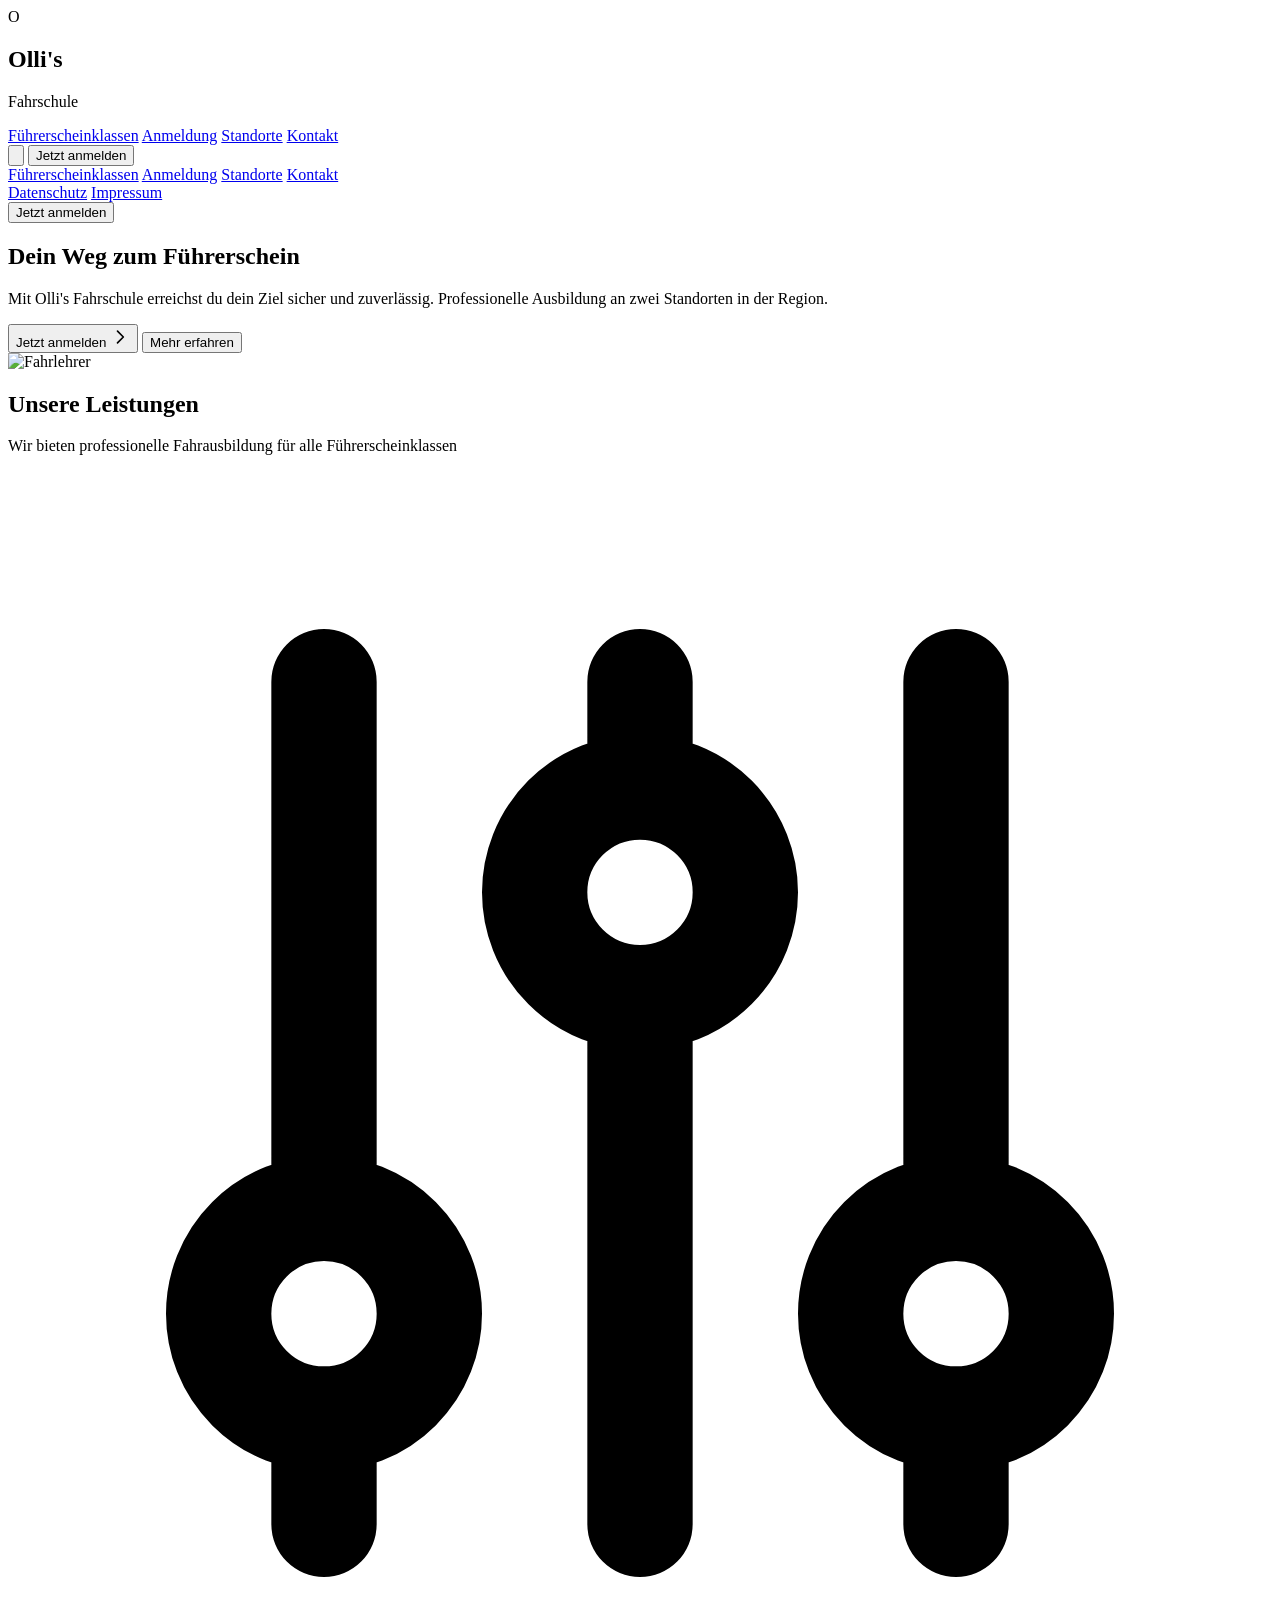
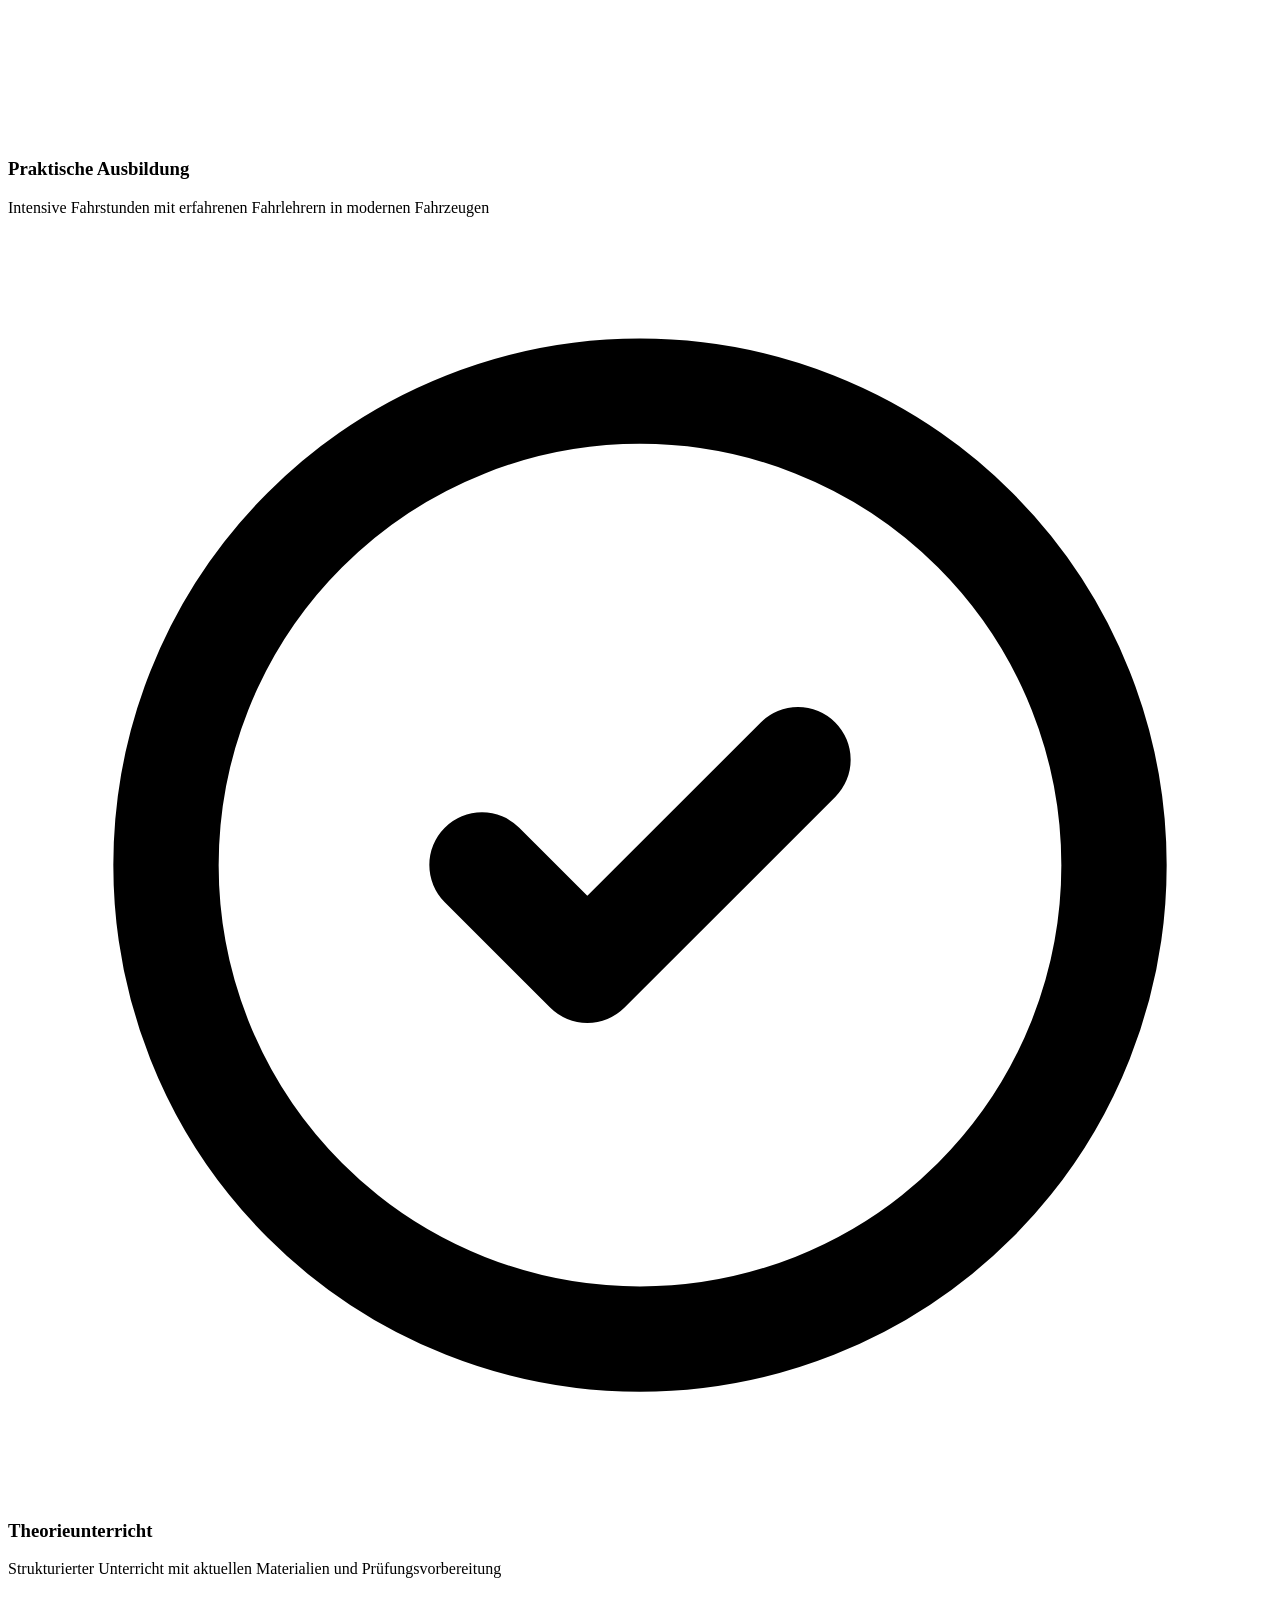
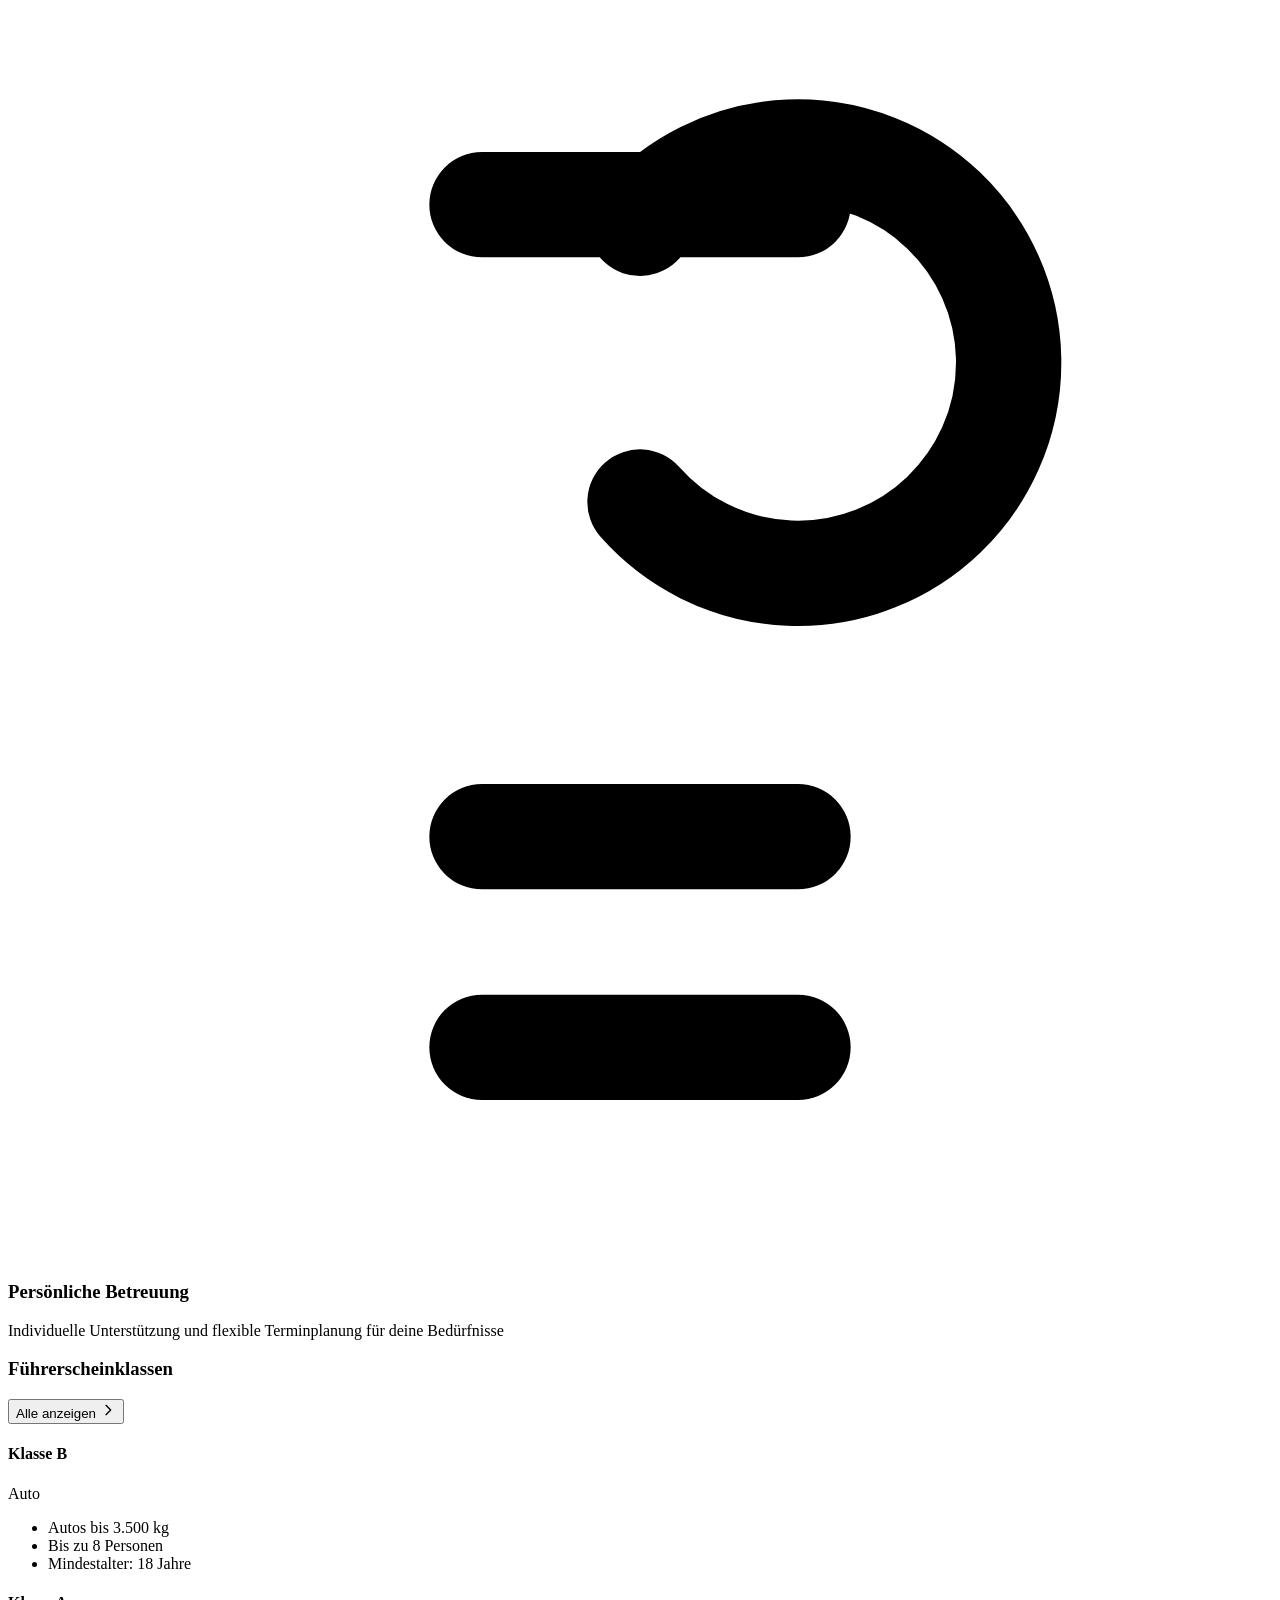
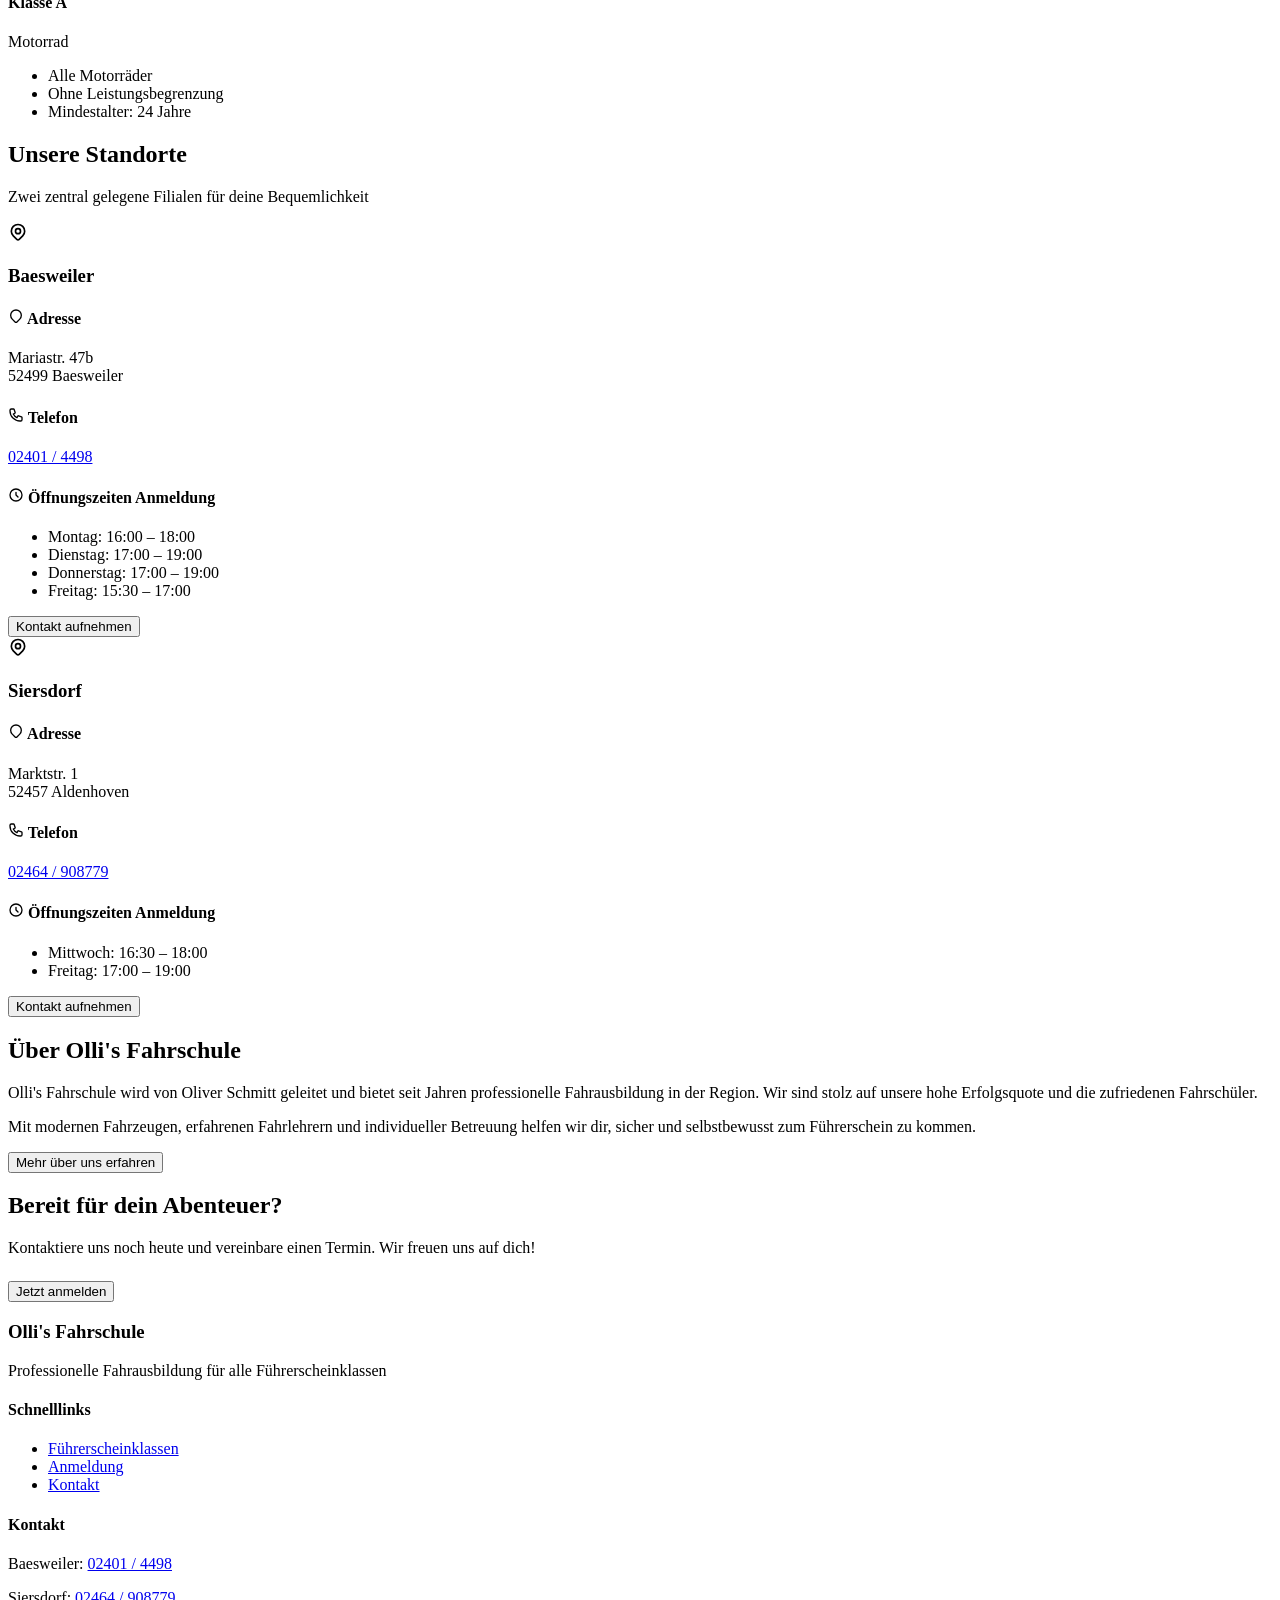
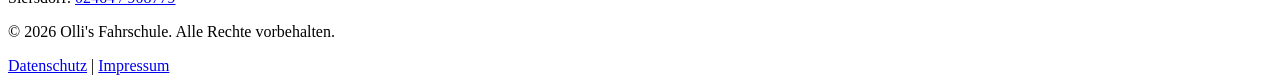
==== index.html @ 74df6c75 "Add files via upload" ====
<!DOCTYPE html>
<html lang="de">
<head>
  <meta charset="UTF-8">
  <meta name="viewport" content="width=device-width, initial-scale=1.0">
  <title>Olli's Fahrschule - Dein Weg zum Führerschein</title>
  <meta name="description" content="Professionelle Fahrausbildung an zwei Standorten in der Region. Führerscheinklassen B, A, AM und mehr.">
  <link rel="preconnect" href="https://fonts.googleapis.com">
  <link rel="preconnect" href="https://fonts.gstatic.com" crossorigin>
  <link href="https://fonts.googleapis.com/css2?family=Poppins:wght@400;500;600;700;800&family=Sora:wght@400;500;600;700&display=swap" rel="stylesheet">
  <link rel="stylesheet" href="css/style.css">
</head>
<body>
  <!-- Navigation -->
  <nav>
    <div class="container nav-container">
      <div class="logo">
        <div class="logo-icon">O</div>
        <div class="logo-text hidden-mobile">
          <h1>Olli's</h1>
          <p>Fahrschule</p>
        </div>
      </div>

      <div class="nav-links">
        <a href="fuehrerscheinklassen.html">Führerscheinklassen</a>
        <a href="anmeldung.html">Anmeldung</a>
        <a href="#locations">Standorte</a>
        <a href="kontakt.html">Kontakt</a>
      </div>

      <button class="menu-toggle">
        <svg fill="none" stroke="currentColor" viewBox="0 0 24 24">
          <path stroke-linecap="round" stroke-linejoin="round" stroke-width="2" d="M4 6h16M4 12h16M4 18h16"></path>
        </svg>
      </button>

      <button class="cta-button" onclick="window.location.href='anmeldung.html'">Jetzt anmelden</button>
    </div>

    <!-- Mobile Menu -->
    <div class="mobile-menu">
      <div class="container mobile-menu-content">
        <a href="fuehrerscheinklassen.html">Führerscheinklassen</a>
        <a href="anmeldung.html">Anmeldung</a>
        <a href="#locations">Standorte</a>
        <a href="kontakt.html">Kontakt</a>
        <div class="mobile-menu-divider">
          <div class="mobile-menu-footer">
            <a href="datenschutz.html">Datenschutz</a>
            <a href="impressum.html">Impressum</a>
          </div>
        </div>
        <button class="mobile-menu-button" onclick="window.location.href='anmeldung.html'">Jetzt anmelden</button>
      </div>
    </div>
  </nav>

  <!-- Hero Section -->
  <section class="hero">
    <div class="hero-overlay"></div>
    <div class="container hero-content">
      <div class="hero-text">
        <h1>Dein Weg zum Führerschein</h1>
        <p>Mit Olli's Fahrschule erreichst du dein Ziel sicher und zuverlässig. Professionelle Ausbildung an zwei Standorten in der Region.</p>
        <div class="hero-buttons">
          <button class="btn btn-primary btn-lg" onclick="window.location.href='anmeldung.html'">
            Jetzt anmelden
            <svg width="20" height="20" fill="none" stroke="currentColor" viewBox="0 0 24 24">
              <path stroke-linecap="round" stroke-linejoin="round" stroke-width="2" d="M9 5l7 7-7 7"></path>
            </svg>
          </button>
          <button class="btn btn-secondary btn-lg" onclick="window.location.href='fuehrerscheinklassen.html'">Mehr erfahren</button>
        </div>
      </div>
      <div class="hero-image">
        <!-- BILD-PFAD ANPASSEN: Ersetze die URL mit deinem GitHub-Link zum Fahrlehrer-Bild -->
        <img src="https://raw.githubusercontent.com/DEIN-USERNAME/REPO-NAME/main/images/fahrlehrer.jpg" alt="Fahrlehrer">
      </div>
    </div>
  </section>

  <!-- Services Section -->
  <section class="services">
    <div class="container">
      <div class="section-header">
        <h2>Unsere Leistungen</h2>
        <p>Wir bieten professionelle Fahrausbildung für alle Führerscheinklassen</p>
      </div>

      <div class="services-grid">
        <div class="service-card">
          <div class="service-icon">
            <svg fill="none" stroke="currentColor" viewBox="0 0 24 24">
              <path stroke-linecap="round" stroke-linejoin="round" stroke-width="2" d="M12 6V4m0 2a2 2 0 100 4m0-4a2 2 0 110 4m-6 8a2 2 0 100-4m0 4a2 2 0 110-4m0 4v2m0-6V4m6 6v10m6-2a2 2 0 100-4m0 4a2 2 0 110-4m0 4v2m0-6V4"></path>
            </svg>
          </div>
          <h3>Praktische Ausbildung</h3>
          <p>Intensive Fahrstunden mit erfahrenen Fahrlehrern in modernen Fahrzeugen</p>
        </div>

        <div class="service-card">
          <div class="service-icon">
            <svg fill="none" stroke="currentColor" viewBox="0 0 24 24">
              <path stroke-linecap="round" stroke-linejoin="round" stroke-width="2" d="M9 12l2 2 4-4m6 2a9 9 0 11-18 0 9 9 0 0118 0z"></path>
            </svg>
          </div>
          <h3>Theorieunterricht</h3>
          <p>Strukturierter Unterricht mit aktuellen Materialien und Prüfungsvorbereitung</p>
        </div>

        <div class="service-card">
          <div class="service-icon">
            <svg fill="none" stroke="currentColor" viewBox="0 0 24 24">
              <path stroke-linecap="round" stroke-linejoin="round" stroke-width="2" d="M12 4.354a4 4 0 110 5.292M15 4H9m6 16H9m6-4H9"></path>
            </svg>
          </div>
          <h3>Persönliche Betreuung</h3>
          <p>Individuelle Unterstützung und flexible Terminplanung für deine Bedürfnisse</p>
        </div>
      </div>

      <!-- License Classes Preview -->
      <div class="licenses-box">
        <div class="licenses-header">
          <h3>Führerscheinklassen</h3>
          <button class="btn btn-secondary" onclick="window.location.href='fuehrerscheinklassen.html'">
            Alle anzeigen
            <svg width="16" height="16" fill="none" stroke="currentColor" viewBox="0 0 24 24">
              <path stroke-linecap="round" stroke-linejoin="round" stroke-width="2" d="M9 5l7 7-7 7"></path>
            </svg>
          </button>
        </div>
        <div class="licenses-grid">
          <div class="license-item">
            <h4>Klasse B</h4>
            <p class="license-class">Auto</p>
            <ul>
              <li>Autos bis 3.500 kg</li>
              <li>Bis zu 8 Personen</li>
              <li>Mindestalter: 18 Jahre</li>
            </ul>
          </div>
          <div class="license-item">
            <h4>Klasse A</h4>
            <p class="license-class">Motorrad</p>
            <ul>
              <li>Alle Motorräder</li>
              <li>Ohne Leistungsbegrenzung</li>
              <li>Mindestalter: 24 Jahre</li>
            </ul>
          </div>
        </div>
      </div>
    </div>
  </section>

  <!-- Locations Section -->
  <section class="locations" id="locations">
    <div class="container">
      <div class="section-header">
        <h2>Unsere Standorte</h2>
        <p>Zwei zentral gelegene Filialen für deine Bequemlichkeit</p>
      </div>

      <div class="locations-grid">
        <!-- Baesweiler -->
        <div class="location-card">
          <div class="location-header">
            <svg width="20" height="20" fill="none" stroke="currentColor" viewBox="0 0 24 24">
              <path stroke-linecap="round" stroke-linejoin="round" stroke-width="2" d="M17.657 16.657L13.414 20.9a1.998 1.998 0 01-2.827 0l-4.244-4.243a8 8 0 1111.314 0z"></path>
              <path stroke-linecap="round" stroke-linejoin="round" stroke-width="2" d="M15 11a3 3 0 11-6 0 3 3 0 016 0z"></path>
            </svg>
            <h3>Baesweiler</h3>
          </div>
          <div class="location-content">
            <div class="location-info">
              <h4>
                <svg width="16" height="16" fill="none" stroke="currentColor" viewBox="0 0 24 24">
                  <path stroke-linecap="round" stroke-linejoin="round" stroke-width="2" d="M17.657 16.657L13.414 20.9a1.998 1.998 0 01-2.827 0l-4.244-4.243a8 8 0 1111.314 0z"></path>
                </svg>
                Adresse
              </h4>
              <p>Mariastr. 47b<br>52499 Baesweiler</p>
            </div>

            <div class="location-info">
              <h4>
                <svg width="16" height="16" fill="none" stroke="currentColor" viewBox="0 0 24 24">
                  <path stroke-linecap="round" stroke-linejoin="round" stroke-width="2" d="M3 5a2 2 0 012-2h3.28a1 1 0 01.948.684l1.498 4.493a1 1 0 01-.502 1.21l-2.257 1.13a11.042 11.042 0 005.516 5.516l1.13-2.257a1 1 0 011.21-.502l4.493 1.498a1 1 0 01.684.949V19a2 2 0 01-2 2h-1C9.716 21 3 14.284 3 6V5z"></path>
                </svg>
                Telefon
              </h4>
              <a href="tel:024014498">02401 / 4498</a>
            </div>

            <div class="location-info">
              <h4>
                <svg width="16" height="16" fill="none" stroke="currentColor" viewBox="0 0 24 24">
                  <path stroke-linecap="round" stroke-linejoin="round" stroke-width="2" d="M12 8v4l3 3m6-3a9 9 0 11-18 0 9 9 0 0118 0z"></path>
                </svg>
                Öffnungszeiten Anmeldung
              </h4>
              <ul class="location-hours">
                <li>Montag: 16:00 – 18:00</li>
                <li>Dienstag: 17:00 – 19:00</li>
                <li>Donnerstag: 17:00 – 19:00</li>
                <li>Freitag: 15:30 – 17:00</li>
              </ul>
            </div>

            <button class="location-button" onclick="window.location.href='kontakt.html'">Kontakt aufnehmen</button>
          </div>
        </div>

        <!-- Siersdorf -->
        <div class="location-card">
          <div class="location-header">
            <svg width="20" height="20" fill="none" stroke="currentColor" viewBox="0 0 24 24">
              <path stroke-linecap="round" stroke-linejoin="round" stroke-width="2" d="M17.657 16.657L13.414 20.9a1.998 1.998 0 01-2.827 0l-4.244-4.243a8 8 0 1111.314 0z"></path>
              <path stroke-linecap="round" stroke-linejoin="round" stroke-width="2" d="M15 11a3 3 0 11-6 0 3 3 0 016 0z"></path>
            </svg>
            <h3>Siersdorf</h3>
          </div>
          <div class="location-content">
            <div class="location-info">
              <h4>
                <svg width="16" height="16" fill="none" stroke="currentColor" viewBox="0 0 24 24">
                  <path stroke-linecap="round" stroke-linejoin="round" stroke-width="2" d="M17.657 16.657L13.414 20.9a1.998 1.998 0 01-2.827 0l-4.244-4.243a8 8 0 1111.314 0z"></path>
                </svg>
                Adresse
              </h4>
              <p>Marktstr. 1<br>52457 Aldenhoven</p>
            </div>

            <div class="location-info">
              <h4>
                <svg width="16" height="16" fill="none" stroke="currentColor" viewBox="0 0 24 24">
                  <path stroke-linecap="round" stroke-linejoin="round" stroke-width="2" d="M3 5a2 2 0 012-2h3.28a1 1 0 01.948.684l1.498 4.493a1 1 0 01-.502 1.21l-2.257 1.13a11.042 11.042 0 005.516 5.516l1.13-2.257a1 1 0 011.21-.502l4.493 1.498a1 1 0 01.684.949V19a2 2 0 01-2 2h-1C9.716 21 3 14.284 3 6V5z"></path>
                </svg>
                Telefon
              </h4>
              <a href="tel:024649087799">02464 / 908779</a>
            </div>

            <div class="location-info">
              <h4>
                <svg width="16" height="16" fill="none" stroke="currentColor" viewBox="0 0 24 24">
                  <path stroke-linecap="round" stroke-linejoin="round" stroke-width="2" d="M12 8v4l3 3m6-3a9 9 0 11-18 0 9 9 0 0118 0z"></path>
                </svg>
                Öffnungszeiten Anmeldung
              </h4>
              <ul class="location-hours">
                <li>Mittwoch: 16:30 – 18:00</li>
                <li>Freitag: 17:00 – 19:00</li>
              </ul>
            </div>

            <button class="location-button" onclick="window.location.href='kontakt.html'">Kontakt aufnehmen</button>
          </div>
        </div>
      </div>
    </div>
  </section>

  <!-- About Section -->
  <section class="about">
    <div class="container">
      <div class="about-content">
        <h2>Über Olli's Fahrschule</h2>
        <p>Olli's Fahrschule wird von Oliver Schmitt geleitet und bietet seit Jahren professionelle Fahrausbildung in der Region. Wir sind stolz auf unsere hohe Erfolgsquote und die zufriedenen Fahrschüler.</p>
        <p>Mit modernen Fahrzeugen, erfahrenen Fahrlehrern und individueller Betreuung helfen wir dir, sicher und selbstbewusst zum Führerschein zu kommen.</p>
        <div class="mt-4">
          <button class="btn btn-primary" onclick="window.location.href='anmeldung.html'">Mehr über uns erfahren</button>
        </div>
      </div>
    </div>
  </section>

  <!-- CTA Section -->
  <section class="cta-section">
    <div class="container">
      <h2>Bereit für dein Abenteuer?</h2>
      <p>Kontaktiere uns noch heute und vereinbare einen Termin. Wir freuen uns auf dich!</p>
      <div class="cta-buttons">
        <button class="cta-button-white" onclick="window.location.href='anmeldung.html'">Jetzt anmelden</button>
        <button class="cta-button-white" style="border: 2px solid white; background-color: transparent; color: white;" onclick="window.location.href='tel:024649087799'">
          <svg width="20" height="20" fill="none" stroke="currentColor" viewBox="0 0 24 24">
            <path stroke-linecap="round" stroke-linejoin="round" stroke-width="2" d="M3 5a2 2 0 012-2h3.28a1 1 0 01.948.684l1.498 4.493a1 1 0 01-.502 1.21l-2.257 1.13a11.042 11.042 0 005.516 5.516l1.13-2.257a1 1 0 011.21-.502l4.493 1.498a1 1 0 01.684.949V19a2 2 0 01-2 2h-1C9.716 21 3 14.284 3 6V5z"></path>
          </svg>
          Anrufen
        </button>
      </div>
    </div>
  </section>

  <!-- Footer -->
  <footer>
    <div class="container">
      <div class="footer-grid">
        <div class="footer-section">
          <h3>Olli's Fahrschule</h3>
          <p>Professionelle Fahrausbildung für alle Führerscheinklassen</p>
        </div>
        <div class="footer-section">
          <h4>Schnelllinks</h4>
          <ul>
            <li><a href="fuehrerscheinklassen.html">Führerscheinklassen</a></li>
            <li><a href="anmeldung.html">Anmeldung</a></li>
            <li><a href="kontakt.html">Kontakt</a></li>
          </ul>
        </div>
        <div class="footer-section">
          <h4>Kontakt</h4>
          <p>Baesweiler: <a href="tel:024014498">02401 / 4498</a></p>
          <p>Siersdorf: <a href="tel:024649087799">02464 / 908779</a></p>
        </div>
      </div>
      <div class="footer-bottom">
        <div class="footer-copyright">
          <p>&copy; 2026 Olli's Fahrschule. Alle Rechte vorbehalten.</p>
        </div>
        <div class="footer-links">
          <a href="datenschutz.html">Datenschutz</a>
          <span>|</span>
          <a href="impressum.html">Impressum</a>
        </div>
      </div>
    </div>
  </footer>

  <script src="js/script.js"></script>
</body>
</html>
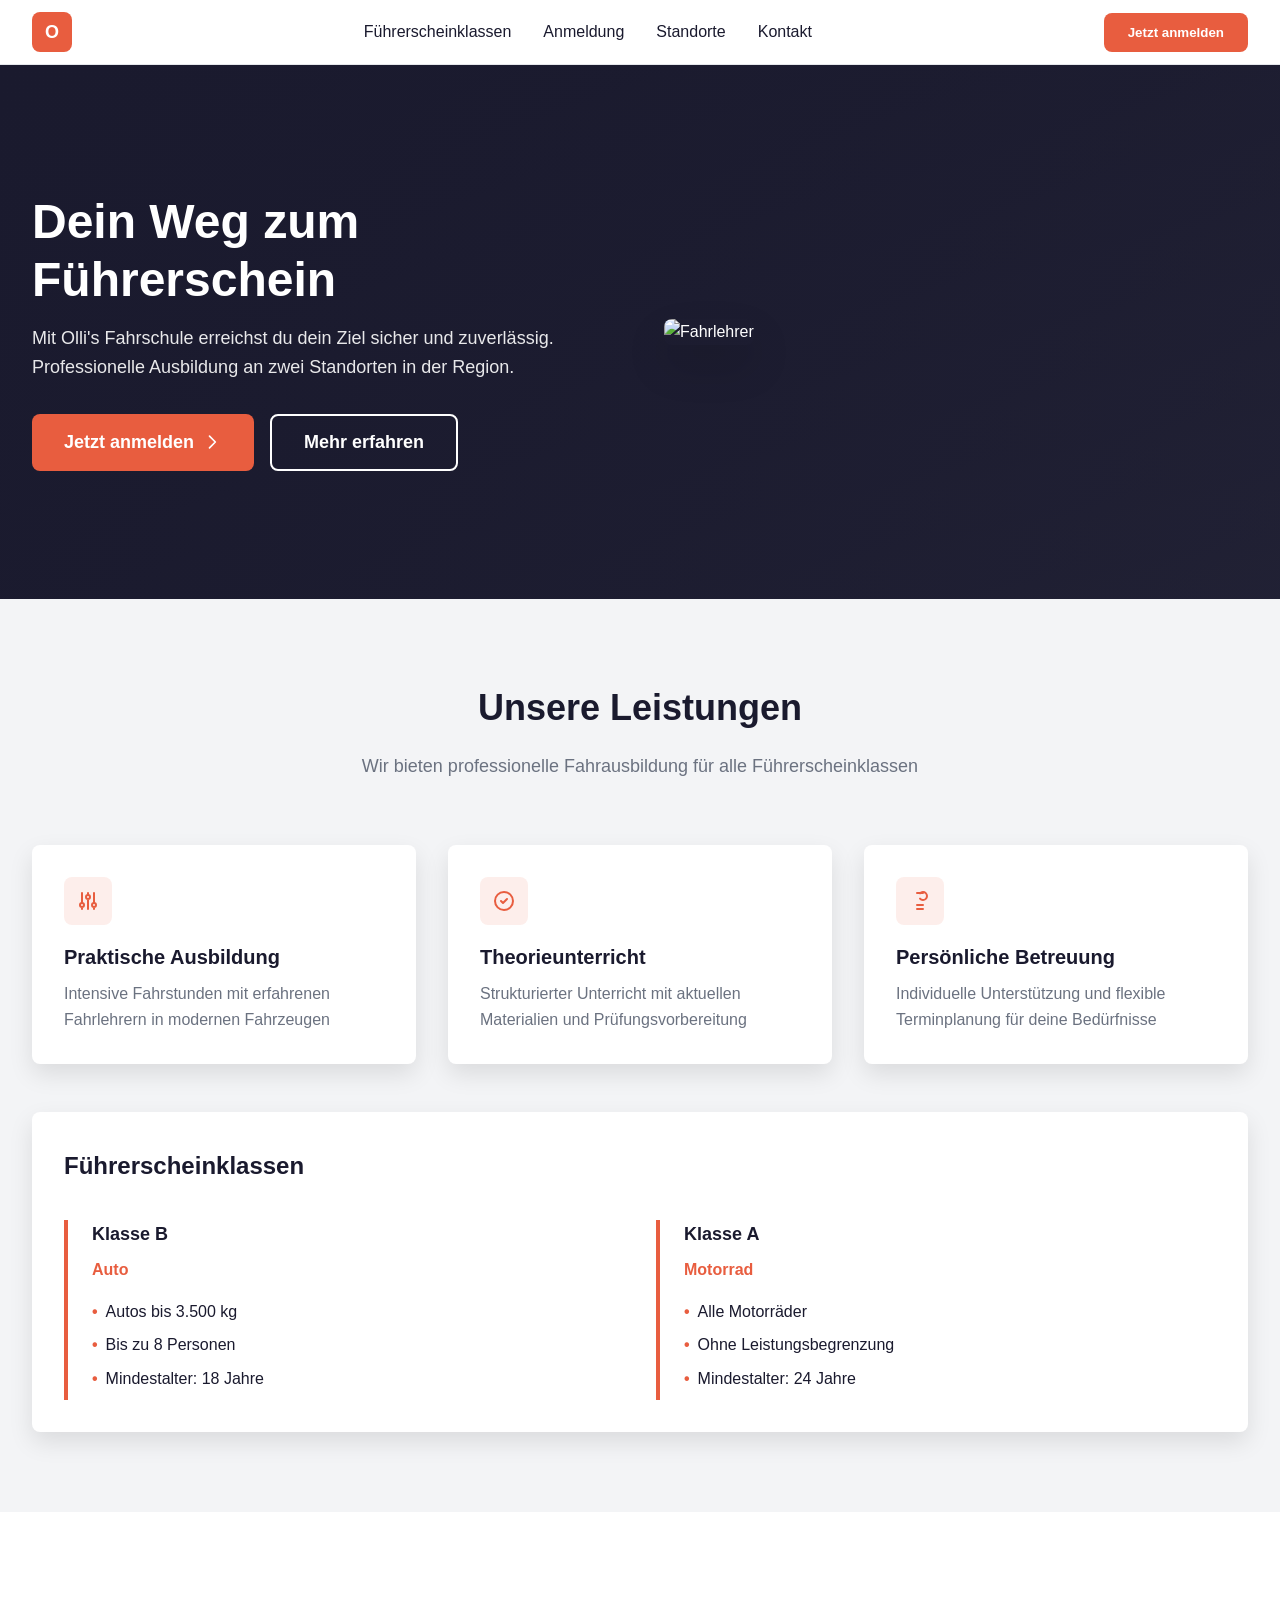
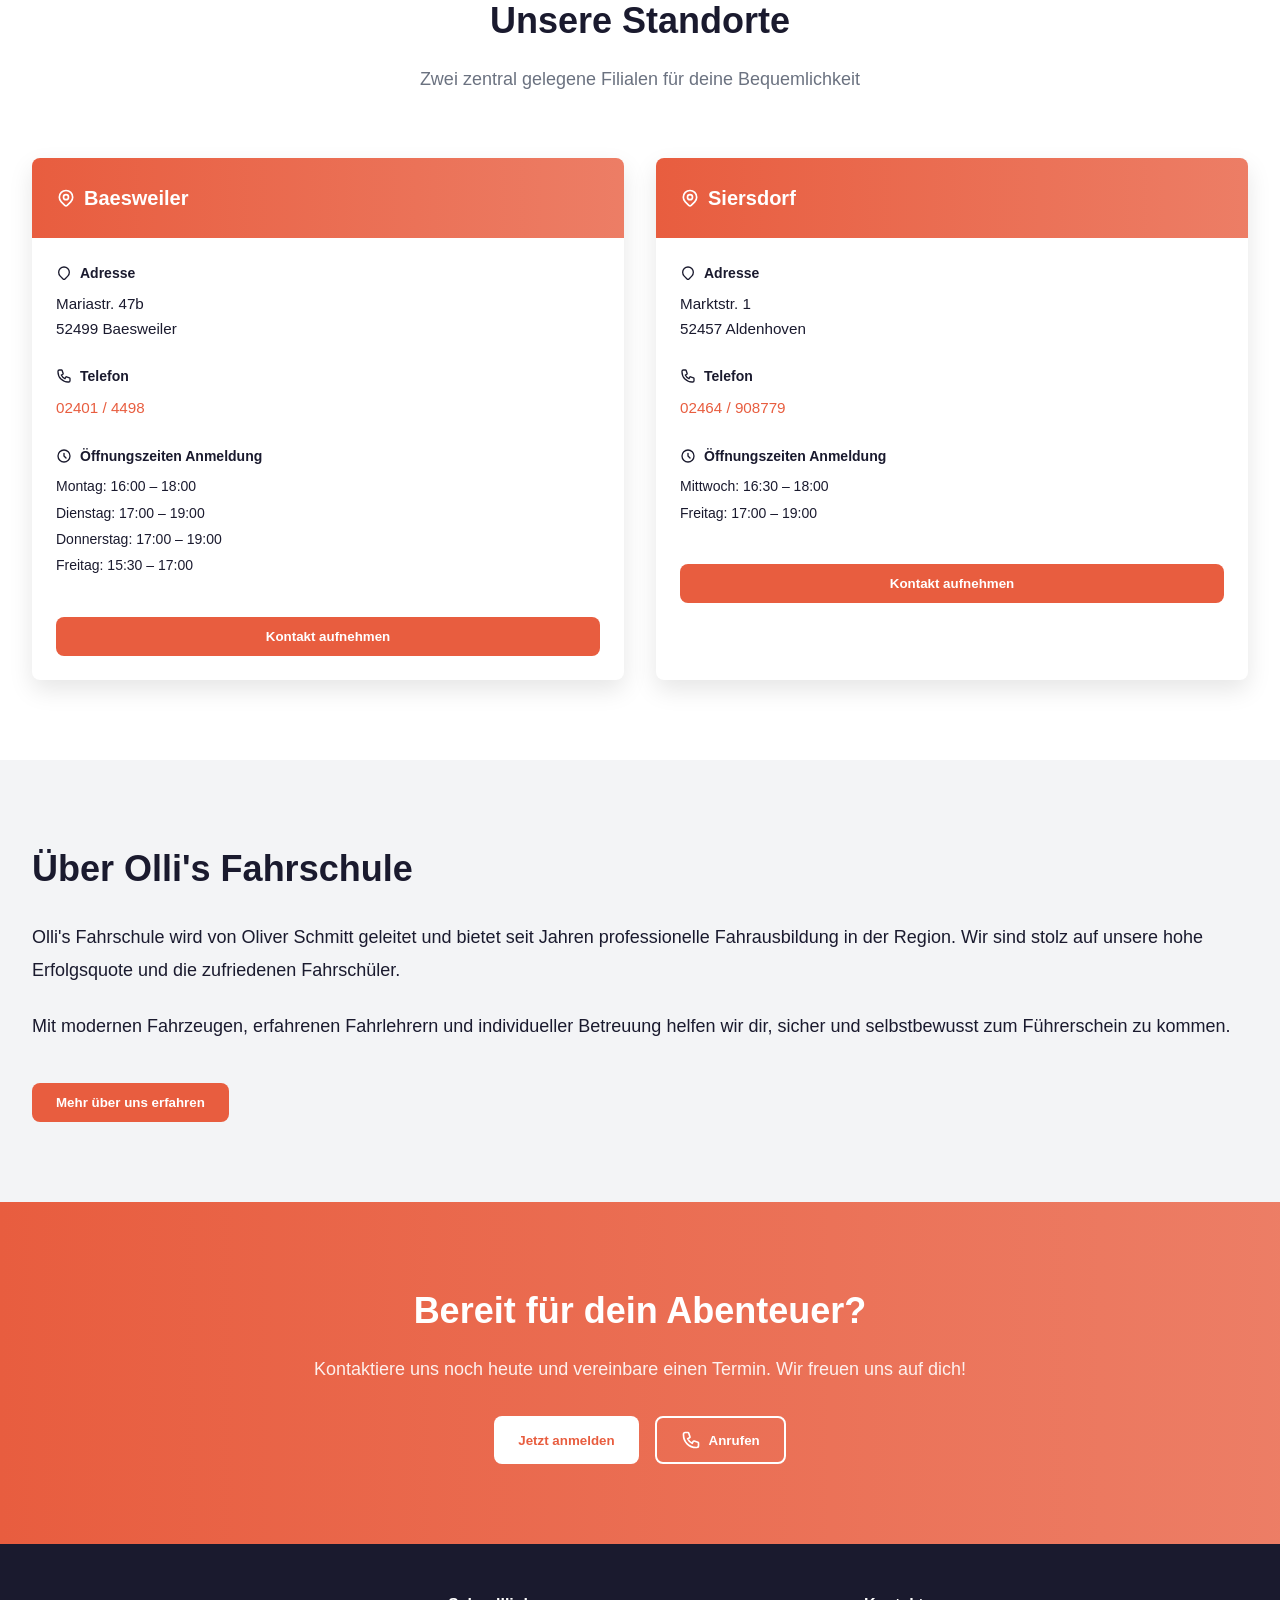
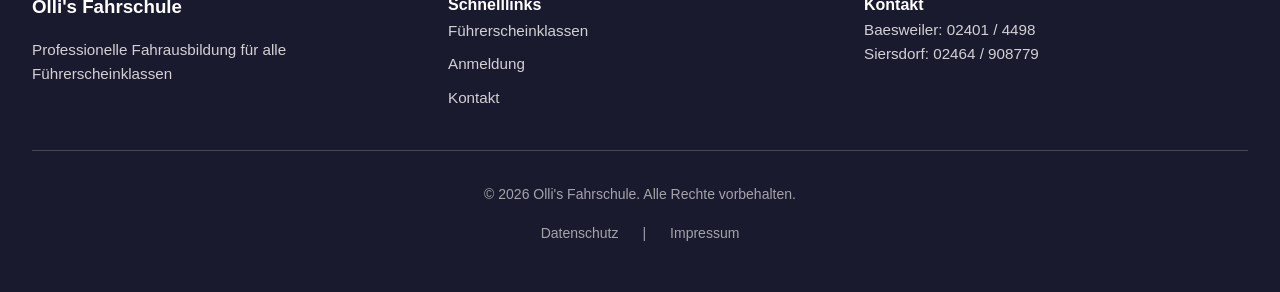
==== commit 356d76e6: "Update index.html" ====
--- a/index.html
+++ b/index.html
@@ -75,7 +75,7 @@
       </div>
       <div class="hero-image">
         <!-- BILD-PFAD ANPASSEN: Ersetze die URL mit deinem GitHub-Link zum Fahrlehrer-Bild -->
-        <img src="https://raw.githubusercontent.com/DEIN-USERNAME/REPO-NAME/main/images/fahrlehrer.jpg" alt="Fahrlehrer">
+        <img src="https://raw.githubusercontent.com/klefab0303/olli/main/images/logo.png" alt="Fahrlehrer">
       </div>
     </div>
   </section>
--- a/css/style.css
+++ b/css/style.css
@@ -0,0 +1,876 @@
+* {
+  margin: 0;
+  padding: 0;
+  box-sizing: border-box;
+}
+
+:root {
+  --primary: #e85d3f;
+  --secondary: #1a1a2e;
+  --white: #ffffff;
+  --light-gray: #f3f4f6;
+  --gray: #6b7280;
+  --border: #e5e7eb;
+  --shadow: 0 10px 25px rgba(0, 0, 0, 0.1);
+  --shadow-lg: 0 20px 40px rgba(0, 0, 0, 0.15);
+}
+
+html {
+  scroll-behavior: smooth;
+}
+
+body {
+  font-family: 'Sora', sans-serif;
+  color: var(--secondary);
+  background-color: var(--white);
+  line-height: 1.6;
+}
+
+h1, h2, h3, h4, h5, h6 {
+  font-family: 'Poppins', sans-serif;
+  font-weight: 700;
+}
+
+a {
+  color: var(--primary);
+  text-decoration: none;
+  transition: color 0.3s ease;
+}
+
+a:hover {
+  color: #d64a2f;
+}
+
+button {
+  cursor: pointer;
+  border: none;
+  font-family: inherit;
+  transition: all 0.3s ease;
+}
+
+.container {
+  max-width: 1280px;
+  margin: 0 auto;
+  padding: 0 1rem;
+}
+
+@media (min-width: 768px) {
+  .container {
+    padding: 0 1.5rem;
+  }
+}
+
+@media (min-width: 1024px) {
+  .container {
+    padding: 0 2rem;
+  }
+}
+
+/* Navigation */
+nav {
+  position: sticky;
+  top: 0;
+  z-index: 50;
+  background-color: var(--white);
+  border-bottom: 1px solid var(--border);
+}
+
+.nav-container {
+  display: flex;
+  align-items: center;
+  justify-content: space-between;
+  height: 4rem;
+}
+
+.logo {
+  display: flex;
+  align-items: center;
+  gap: 0.5rem;
+}
+
+.logo-icon {
+  width: 2.5rem;
+  height: 2.5rem;
+  background-color: var(--primary);
+  border-radius: 0.5rem;
+  display: flex;
+  align-items: center;
+  justify-content: center;
+  color: var(--white);
+  font-weight: bold;
+  font-size: 1.125rem;
+}
+
+.logo-text h1 {
+  font-size: 1.25rem;
+  margin: 0;
+}
+
+.logo-text p {
+  font-size: 0.75rem;
+  color: var(--gray);
+  margin: 0;
+}
+
+.nav-links {
+  display: none;
+  gap: 2rem;
+}
+
+@media (min-width: 768px) {
+  .nav-links {
+    display: flex;
+  }
+}
+
+.nav-links a {
+  color: var(--secondary);
+  font-weight: 500;
+}
+
+.nav-links a:hover {
+  color: var(--primary);
+}
+
+.menu-toggle {
+  display: flex;
+  align-items: center;
+  justify-content: center;
+  width: 2.5rem;
+  height: 2.5rem;
+  background: none;
+  cursor: pointer;
+  margin-left: auto;
+}
+
+@media (min-width: 768px) {
+  .menu-toggle {
+    display: none;
+  }
+}
+
+.menu-toggle svg {
+  width: 1.5rem;
+  height: 1.5rem;
+  stroke: var(--secondary);
+  stroke-width: 2;
+}
+
+.cta-button {
+  display: none;
+  background-color: var(--primary);
+  color: var(--white);
+  padding: 0.75rem 1.5rem;
+  border-radius: 0.5rem;
+  font-weight: 600;
+}
+
+@media (min-width: 768px) {
+  .cta-button {
+    display: inline-flex;
+  }
+}
+
+.cta-button:hover {
+  background-color: #d64a2f;
+}
+
+/* Mobile Menu */
+.mobile-menu {
+  display: none;
+  border-top: 1px solid var(--border);
+  background-color: var(--white);
+}
+
+.mobile-menu.active {
+  display: block;
+}
+
+.mobile-menu-content {
+  padding: 1rem;
+  display: flex;
+  flex-direction: column;
+  gap: 1rem;
+}
+
+.mobile-menu-content a {
+  color: var(--secondary);
+  font-weight: 600;
+  display: block;
+}
+
+.mobile-menu-divider {
+  border-top: 1px solid var(--border);
+  margin: 0.5rem 0;
+  padding-top: 0.5rem;
+}
+
+.mobile-menu-footer {
+  display: flex;
+  flex-direction: column;
+  gap: 0.5rem;
+}
+
+.mobile-menu-footer a {
+  color: var(--gray);
+  font-size: 0.875rem;
+  font-weight: 500;
+}
+
+.mobile-menu-button {
+  width: 100%;
+  background-color: var(--primary);
+  color: var(--white);
+  padding: 0.75rem;
+  border-radius: 0.5rem;
+  font-weight: 600;
+  margin-top: 1rem;
+}
+
+.mobile-menu-button:hover {
+  background-color: #d64a2f;
+}
+
+/* Hero Section */
+.hero {
+  position: relative;
+  overflow: hidden;
+  background: linear-gradient(to bottom right, var(--secondary), rgba(26, 26, 46, 0.9));
+  color: var(--white);
+  padding: 5rem 0;
+}
+
+@media (min-width: 768px) {
+  .hero {
+    padding: 8rem 0;
+  }
+}
+
+.hero-overlay {
+  position: absolute;
+  inset: 0;
+  background: linear-gradient(to right, rgba(26, 26, 46, 0.95), rgba(26, 26, 46, 0.7));
+  z-index: 1;
+}
+
+.hero-content {
+  position: relative;
+  z-index: 2;
+  display: grid;
+  grid-template-columns: 1fr;
+  gap: 3rem;
+  align-items: center;
+}
+
+@media (min-width: 768px) {
+  .hero-content {
+    grid-template-columns: 1fr 1fr;
+  }
+}
+
+.hero-text h1 {
+  font-size: 2.25rem;
+  margin-bottom: 1rem;
+  line-height: 1.2;
+}
+
+@media (min-width: 768px) {
+  .hero-text h1 {
+    font-size: 3rem;
+  }
+}
+
+.hero-text p {
+  font-size: 1.125rem;
+  color: rgba(255, 255, 255, 0.9);
+  margin-bottom: 2rem;
+}
+
+.hero-buttons {
+  display: flex;
+  flex-direction: column;
+  gap: 1rem;
+}
+
+@media (min-width: 640px) {
+  .hero-buttons {
+    flex-direction: row;
+  }
+}
+
+.btn {
+  padding: 0.75rem 1.5rem;
+  border-radius: 0.5rem;
+  font-weight: 600;
+  display: inline-flex;
+  align-items: center;
+  justify-content: center;
+  gap: 0.5rem;
+  transition: all 0.3s ease;
+}
+
+.btn-primary {
+  background-color: var(--primary);
+  color: var(--white);
+}
+
+.btn-primary:hover {
+  background-color: #d64a2f;
+}
+
+.btn-secondary {
+  border: 2px solid var(--white);
+  color: var(--white);
+  background-color: transparent;
+}
+
+.btn-secondary:hover {
+  background-color: rgba(255, 255, 255, 0.1);
+}
+
+.btn-lg {
+  padding: 1rem 2rem;
+  font-size: 1.125rem;
+}
+
+.hero-image {
+  display: none;
+}
+
+@media (min-width: 768px) {
+  .hero-image {
+    display: block;
+  }
+}
+
+.hero-image img {
+  width: 100%;
+  border-radius: 0.5rem;
+  box-shadow: var(--shadow-lg);
+}
+
+/* Services Section */
+.services {
+  padding: 3rem 0;
+  background-color: var(--light-gray);
+}
+
+@media (min-width: 768px) {
+  .services {
+    padding: 5rem 0;
+  }
+}
+
+.section-header {
+  text-align: center;
+  margin-bottom: 4rem;
+}
+
+.section-header h2 {
+  font-size: 1.875rem;
+  margin-bottom: 1rem;
+}
+
+@media (min-width: 768px) {
+  .section-header h2 {
+    font-size: 2.25rem;
+  }
+}
+
+.section-header p {
+  color: var(--gray);
+  font-size: 1.125rem;
+  max-width: 42rem;
+  margin: 0 auto;
+}
+
+.services-grid {
+  display: grid;
+  grid-template-columns: 1fr;
+  gap: 2rem;
+  margin-bottom: 3rem;
+}
+
+@media (min-width: 768px) {
+  .services-grid {
+    grid-template-columns: repeat(3, 1fr);
+  }
+}
+
+.service-card {
+  background-color: var(--white);
+  border-radius: 0.5rem;
+  padding: 2rem;
+  box-shadow: var(--shadow);
+  transition: box-shadow 0.3s ease;
+}
+
+.service-card:hover {
+  box-shadow: var(--shadow-lg);
+}
+
+.service-icon {
+  width: 3rem;
+  height: 3rem;
+  background-color: rgba(232, 93, 63, 0.1);
+  border-radius: 0.5rem;
+  display: flex;
+  align-items: center;
+  justify-content: center;
+  margin-bottom: 1rem;
+}
+
+.service-icon svg {
+  width: 1.5rem;
+  height: 1.5rem;
+  color: var(--primary);
+}
+
+.service-card h3 {
+  font-size: 1.25rem;
+  margin-bottom: 0.5rem;
+}
+
+.service-card p {
+  color: var(--gray);
+}
+
+/* Licenses Section */
+.licenses-box {
+  background-color: var(--white);
+  border-radius: 0.5rem;
+  padding: 2rem;
+  box-shadow: var(--shadow);
+}
+
+.licenses-header {
+  display: flex;
+  align-items: center;
+  justify-content: space-between;
+  margin-bottom: 2rem;
+}
+
+.licenses-header h3 {
+  font-size: 1.5rem;
+}
+
+.licenses-grid {
+  display: grid;
+  grid-template-columns: 1fr;
+  gap: 2rem;
+}
+
+@media (min-width: 768px) {
+  .licenses-grid {
+    grid-template-columns: repeat(2, 1fr);
+  }
+}
+
+.license-item {
+  border-left: 4px solid var(--primary);
+  padding-left: 1.5rem;
+}
+
+.license-item h4 {
+  font-size: 1.125rem;
+  margin-bottom: 0.5rem;
+}
+
+.license-class {
+  color: var(--primary);
+  font-weight: 600;
+  margin-bottom: 1rem;
+}
+
+.license-item ul {
+  list-style: none;
+}
+
+.license-item li {
+  color: var(--secondary);
+  display: flex;
+  gap: 0.5rem;
+  margin-bottom: 0.5rem;
+}
+
+.license-item li::before {
+  content: "•";
+  color: var(--primary);
+  font-weight: bold;
+}
+
+/* Locations Section */
+.locations {
+  padding: 3rem 0;
+}
+
+@media (min-width: 768px) {
+  .locations {
+    padding: 5rem 0;
+  }
+}
+
+.locations-grid {
+  display: grid;
+  grid-template-columns: 1fr;
+  gap: 2rem;
+}
+
+@media (min-width: 768px) {
+  .locations-grid {
+    grid-template-columns: repeat(2, 1fr);
+  }
+}
+
+.location-card {
+  background-color: var(--white);
+  border-radius: 0.5rem;
+  box-shadow: var(--shadow);
+  overflow: hidden;
+}
+
+.location-header {
+  background: linear-gradient(to right, var(--primary), rgba(232, 93, 63, 0.8));
+  color: var(--white);
+  padding: 1.5rem;
+  display: flex;
+  align-items: center;
+  gap: 0.5rem;
+}
+
+.location-header h3 {
+  margin: 0;
+  font-size: 1.25rem;
+}
+
+.location-content {
+  padding: 1.5rem;
+}
+
+.location-info {
+  margin-bottom: 1.5rem;
+}
+
+.location-info h4 {
+  font-size: 0.875rem;
+  color: var(--secondary);
+  margin-bottom: 0.5rem;
+  display: flex;
+  align-items: center;
+  gap: 0.5rem;
+}
+
+.location-info p,
+.location-info a {
+  color: var(--secondary);
+  font-size: 0.95rem;
+}
+
+.location-info a {
+  color: var(--primary);
+}
+
+.location-hours {
+  list-style: none;
+}
+
+.location-hours li {
+  color: var(--secondary);
+  font-size: 0.875rem;
+  margin-bottom: 0.25rem;
+}
+
+.location-button {
+  width: 100%;
+  background-color: var(--primary);
+  color: var(--white);
+  padding: 0.75rem;
+  border-radius: 0.5rem;
+  font-weight: 600;
+  margin-top: 1rem;
+}
+
+.location-button:hover {
+  background-color: #d64a2f;
+}
+
+/* About Section */
+.about {
+  padding: 3rem 0;
+  background-color: var(--light-gray);
+}
+
+@media (min-width: 768px) {
+  .about {
+    padding: 5rem 0;
+  }
+}
+
+.about-content {
+  display: flex;
+  flex-direction: column;
+  gap: 1.5rem;
+}
+
+.about-content h2 {
+  font-size: 1.875rem;
+}
+
+@media (min-width: 768px) {
+  .about-content h2 {
+    font-size: 2.25rem;
+  }
+}
+
+.about-content p {
+  color: var(--secondary);
+  font-size: 1.125rem;
+  line-height: 1.8;
+}
+
+/* CTA Section */
+.cta-section {
+  padding: 3rem 0;
+  background: linear-gradient(to right, var(--primary), rgba(232, 93, 63, 0.8));
+  color: var(--white);
+  text-align: center;
+}
+
+@media (min-width: 768px) {
+  .cta-section {
+    padding: 5rem 0;
+  }
+}
+
+.cta-section h2 {
+  font-size: 1.875rem;
+  margin-bottom: 1rem;
+}
+
+@media (min-width: 768px) {
+  .cta-section h2 {
+    font-size: 2.25rem;
+  }
+}
+
+.cta-section p {
+  font-size: 1.125rem;
+  color: rgba(255, 255, 255, 0.9);
+  margin-bottom: 2rem;
+  max-width: 42rem;
+  margin-left: auto;
+  margin-right: auto;
+}
+
+.cta-buttons {
+  display: flex;
+  flex-direction: column;
+  gap: 1rem;
+  justify-content: center;
+}
+
+@media (min-width: 640px) {
+  .cta-buttons {
+    flex-direction: row;
+  }
+}
+
+.cta-button-white {
+  background-color: var(--white);
+  color: var(--primary);
+  padding: 0.75rem 1.5rem;
+  border-radius: 0.5rem;
+  font-weight: 600;
+  display: inline-flex;
+  align-items: center;
+  justify-content: center;
+  gap: 0.5rem;
+}
+
+.cta-button-white:hover {
+  background-color: #f0f0f0;
+}
+
+/* Footer */
+footer {
+  background-color: var(--secondary);
+  color: var(--white);
+  padding: 3rem 0;
+}
+
+.footer-grid {
+  display: grid;
+  grid-template-columns: 1fr;
+  gap: 2rem;
+  margin-bottom: 2rem;
+}
+
+@media (min-width: 768px) {
+  .footer-grid {
+    grid-template-columns: repeat(3, 1fr);
+  }
+}
+
+.footer-section h3 {
+  font-weight: bold;
+  margin-bottom: 1rem;
+}
+
+.footer-section p,
+.footer-section a {
+  color: rgba(255, 255, 255, 0.8);
+  font-size: 0.95rem;
+}
+
+.footer-section a:hover {
+  color: var(--white);
+}
+
+.footer-section ul {
+  list-style: none;
+}
+
+.footer-section ul li {
+  margin-bottom: 0.5rem;
+}
+
+.footer-bottom {
+  border-top: 1px solid rgba(255, 255, 255, 0.2);
+  padding-top: 2rem;
+}
+
+.footer-copyright {
+  text-align: center;
+  color: rgba(255, 255, 255, 0.6);
+  font-size: 0.875rem;
+  margin-bottom: 1rem;
+}
+
+.footer-links {
+  display: flex;
+  justify-content: center;
+  gap: 1.5rem;
+  color: rgba(255, 255, 255, 0.6);
+  font-size: 0.875rem;
+}
+
+.footer-links a {
+  color: rgba(255, 255, 255, 0.6);
+}
+
+.footer-links a:hover {
+  color: var(--white);
+}
+
+/* Cards and General Styles */
+.card {
+  background-color: var(--white);
+  border-radius: 0.5rem;
+  box-shadow: var(--shadow);
+  overflow: hidden;
+}
+
+.card-header {
+  background: linear-gradient(to right, var(--primary), rgba(232, 93, 63, 0.8));
+  color: var(--white);
+  padding: 1.5rem;
+}
+
+.card-header h3 {
+  margin: 0;
+  font-size: 1.25rem;
+}
+
+.card-content {
+  padding: 1.5rem;
+}
+
+/* Info Box */
+.info-box {
+  background-color: #eff6ff;
+  border: 1px solid #bfdbfe;
+  border-radius: 0.5rem;
+  padding: 1.5rem;
+  display: flex;
+  gap: 1rem;
+}
+
+.info-box svg {
+  width: 1.5rem;
+  height: 1.5rem;
+  color: #2563eb;
+  flex-shrink: 0;
+  margin-top: 0.25rem;
+}
+
+.info-box h3 {
+  margin-bottom: 0.5rem;
+  font-size: 1rem;
+}
+
+.info-box p {
+  color: var(--secondary);
+  font-size: 0.95rem;
+}
+
+/* Utility Classes */
+.text-center {
+  text-align: center;
+}
+
+.mb-4 {
+  margin-bottom: 1rem;
+}
+
+.mb-8 {
+  margin-bottom: 2rem;
+}
+
+.mt-4 {
+  margin-top: 1rem;
+}
+
+.gap-4 {
+  gap: 1rem;
+}
+
+.hidden {
+  display: none;
+}
+
+@media (min-width: 768px) {
+  .hidden-mobile {
+    display: none;
+  }
+}
+
+@media (min-width: 768px) {
+  .hidden-desktop {
+    display: none;
+  }
+}
+
+/* Responsive Grid */
+.grid-2 {
+  display: grid;
+  grid-template-columns: 1fr;
+  gap: 2rem;
+}
+
+@media (min-width: 768px) {
+  .grid-2 {
+    grid-template-columns: repeat(2, 1fr);
+  }
+}
+
+.grid-3 {
+  display: grid;
+  grid-template-columns: 1fr;
+  gap: 2rem;
+}
+
+@media (min-width: 768px) {
+  .grid-3 {
+    grid-template-columns: repeat(3, 1fr);
+  }
+}
